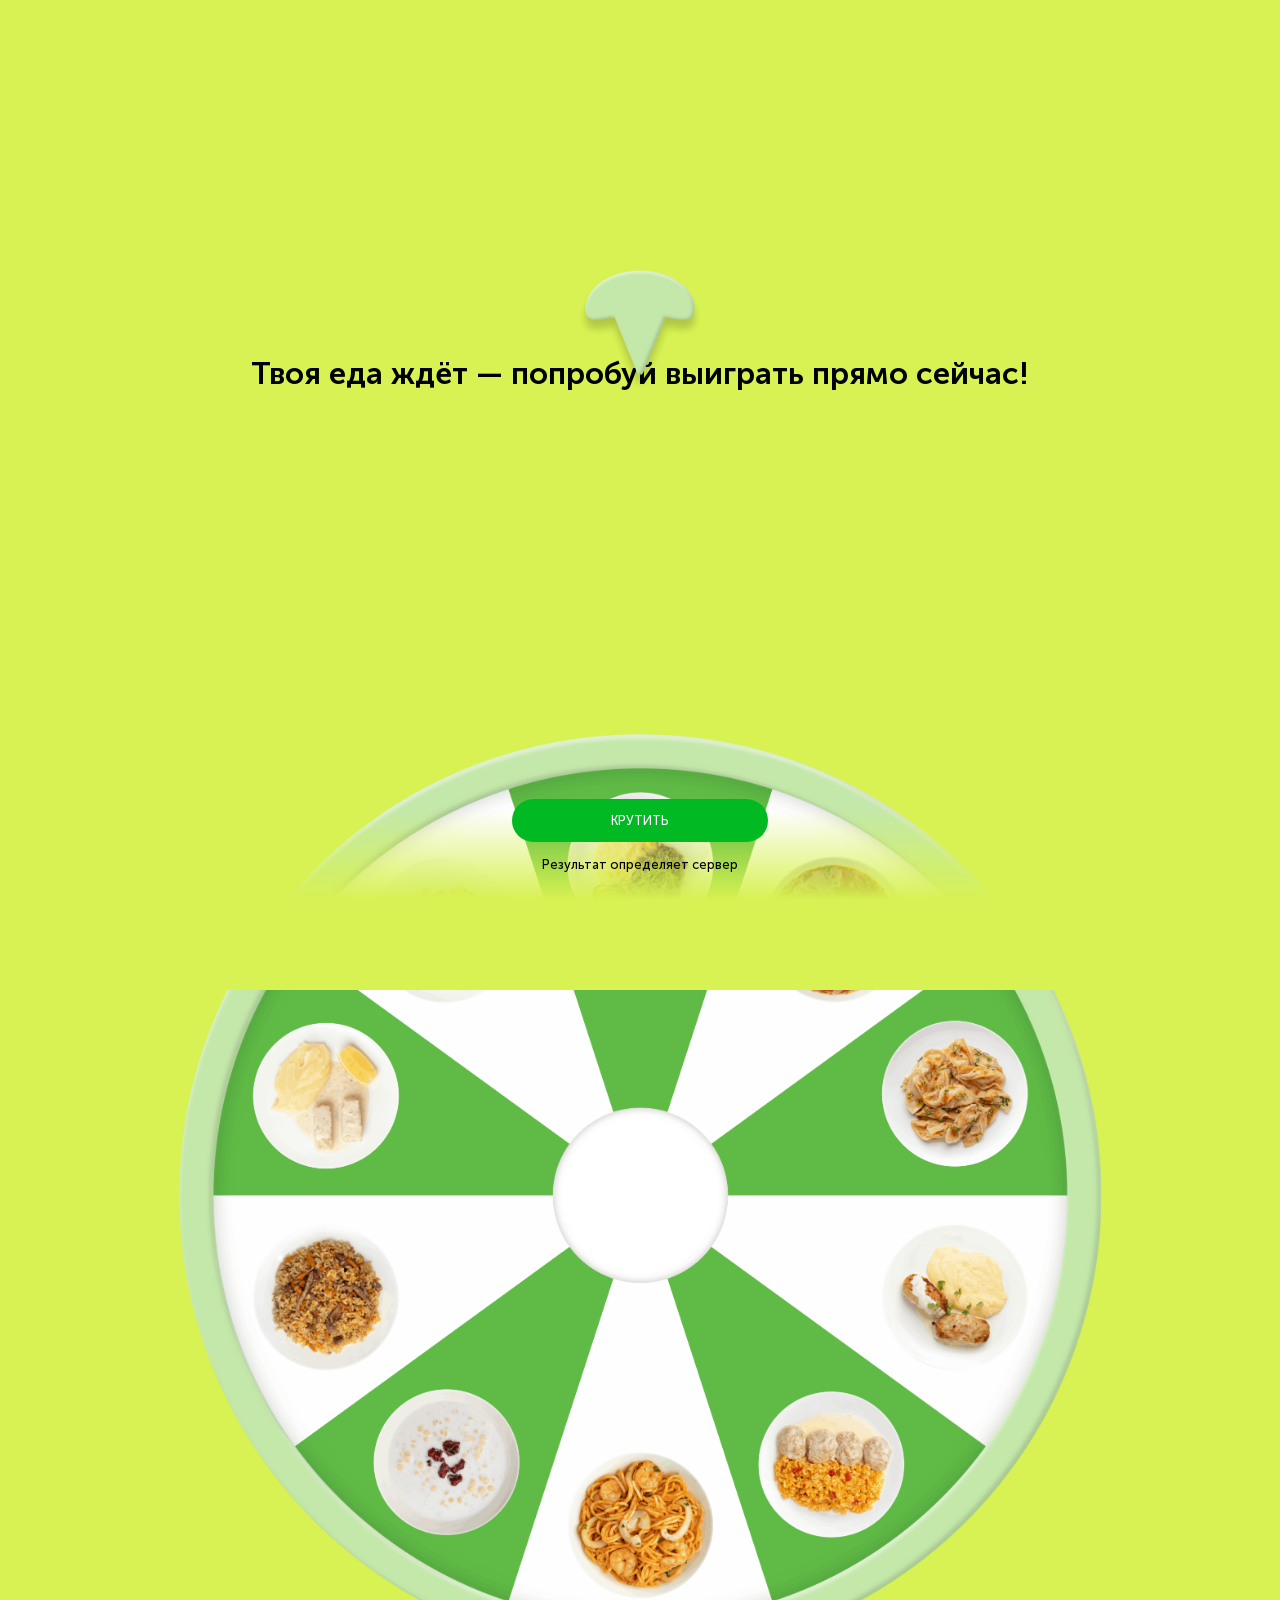
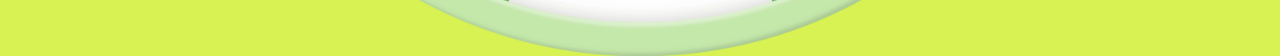
==== index2.html @ 5be63682 "Add files via upload" ====
<!DOCTYPE html>
<html lang="en">
<head>
    <meta charset="UTF-8">
    <meta name="viewport" content="width=device-width, initial-scale=1.0">
    <title>Fortune</title>
    <link rel="stylesheet" href="style.css">
    <link rel="stylesheet" href="style2.css">
</head>
<body>
    <h2>Твоя еда ждёт — попробуй выиграть прямо сейчас!</h2>
    <img src="./img/wheel.png" alt="wheel" class="wheel" id="wheel">
    <img src="./img/union.png" alt="union" class="union">
    <input type="submit" value="КРУТИТЬ" id="spinButton">
    <p>Результат определяет сервер</p>
    <div class="gradient"></div>
    <script src="script2.js"></script>
</body>
</html>
---- style.css ----
@font-face {
  font-family: "MuseoSansCyrl-500";
  src: url("./font/MuseoSansCyrl-500.woff") format("woff");
  font-weight: 500;
  font-style: normal;
  font-display: swap;
}
@font-face {
  font-family: "MuseoSansCyrl-700";
  src: url("./font/MuseoSansCyrl-700.woff") format("woff");
  font-weight: 700;
  font-style: normal;
  font-display: swap;
}
@font-face {
  font-family: "MuseoSansCyrl-900";
  src: url("./font/MuseoSansCyrl-900.woff") format("woff");
  font-weight: 900;
  font-style: normal;
  font-display: swap;
}
* {
  margin: 0;
  padding: 0;
  box-sizing: border-box;
  font-family: "MuseoSansCyrl-500";
}
body {
  width: 100vw;
  height: 100vh;
  background-color: #d7f252;
  background-image: url(./img/bg.png);
  background-repeat: no-repeat;
  background-size: cover;
  background-position: center;
  display: flex;
  flex-direction: column;
  align-items: center;
  justify-content: center;
  overflow: hidden;
}
h2 {
  font-family: "MuseoSansCyrl-700";
  font-size: 2.4vw;
  font-weight: 700;
  color: #000;
  margin-bottom: 5vw;
}
.container {
  width: 55vw;
  height: 67vh;
  background-color: #fff;
  background-image: url(./img/container.png);
  background-repeat: no-repeat;
  background-size: cover;
  background-position: right bottom;
  border-radius: 2vw;
  padding: 5vw;
  position: relative;
  top: -2.2vw;
  overflow: hidden;
}
.text {
  width: 100%;
  height: 100%;
  display: flex;
  flex-direction: column;
  align-items: flex-start;
  justify-content: center;
}
p {
  width: 50%;
  font-family: "MuseoSansCyrl-500";
  font-size: 1.35vw;
  font-weight: 500;
  color: #000;
  margin-bottom: 1vw;
  position: relative;
  top: -2vw;
  line-height: 1.5vw;
}
form {
  width: 100%;
  height: 30%;
  display: flex;
  flex-direction: column;
  align-items: flex-start;
  justify-content: center;
  position: relative;
  top: 1vw;
}
input[type="tel"] {
  width: 43%;
  margin-bottom: 1vw;
  border: none;
  outline: none;
  border-radius: 10vw;
  padding: 1.1vw 2vw;
  background-color: #f3f3f3;
  font-family: "MuseoSansCyrl-500";
  font-size: 1vw;
  font-weight: 500;
  color: #000;
  border: .1vw solid transparent;
}
input[type="submit"] {
  width: 43%;
  margin-bottom: 1vw;
  border: none;
  outline: none;
  border-radius: 10vw;
  padding: 1.1vw 2vw;
  background-color: #00b923;
  font-family: "MuseoSansCyrl-500";
  font-size: 1vw;
  font-weight: 500;
  color: #fff;
  text-transform: uppercase;
  transition: .3s ease-in-out;
}
input[type="submit"]:hover {
    cursor: pointer;
    scale: 1.01;
}
a {
  font-family: "MuseoSansCyrl-500";
  font-size: 0.9vw;
  font-weight: 500;
  color: #a5a5a5;
  margin-bottom: 0.8vw;
  position: relative;
  bottom: -5vw;
  text-underline-offset: 0.3vw;
}
.hidden {
  display: none;
}
.block {
  display: block;
}
.form-input.error {
  border: .1vw solid #ff000021;
}
.toast-container {
  position: fixed;
  top: 1vw;
  left: 50%;
  transform: translateX(-50%);
  z-index: 100;
}
.toast {
  background: white;
  border-radius: 1vw;
  padding: 1vw;
  margin-bottom: 1vw;
  box-shadow: 0 0 1vw rgba(0, 0, 0, 0.1);
  transform: translateY(-100px);
  opacity: 0;
  transition: all 0.3s ease;
  max-width: 400px;
  font-family: "MuseoSansCyrl-500";
  font-size: 0.9vw;
  font-weight: 500;
  color: #000;
  text-align: center;
}
.toast.show {
  transform: translateY(0);
  opacity: 1;
}
.toast.error {
  background: #000000;
}
.toast-title {
  font-weight: 700;
  color: #ffffff;
  margin-bottom: 1vw;
}
.toast.error .toast-title {
  color: #ffffff;
}
.toast-description {
  color: #ffffff;
}
.toast.error .toast-description {
  color: #ffffff;
}
@media (max-width: 960px) {
    h2 {
        font-size: 3vw;
    }
    .container {
        background-image: url(./img/container-adaptive.png);
        background-position: 70% 70%;
    }
    .text {
        width: 100%;
        align-items: center;
        text-align: center;
        position: relative;
        top: -10vw;
    }
    form {
        width: 100%;
        align-items: center;
    }
    p {
        width: 70%;
        font-size: 1.8vw;
        line-height: 2vw;
    }
    a {
        font-size: 1.3vw;
    }
    input[type="tel"],
    input[type="submit"] {
        width: 70%;
        margin-bottom: 2vw;
        padding: 2vw;
        font-size: 2vw;
    }
    .toast {
        font-size: 1.5vw;
    }
}
@media (max-width: 480px) {
    body {
      background-image: none;
    }
    h2 {
        width: 60%;
        font-size: 6vw;
        text-align: center;
        margin-bottom: 5vw;
    }
    .container {
        width: 80vw;
        height: 75vh;
        background-image: url(./img/container-adaptive.png);
        background-position: 70% 70%;
        padding: 5vw;
    }
    .text {
        width: 100%;
        align-items: center;
        text-align: left;
        position: relative;
        top: -15vw;
    }
    form {
        width: 100%;
        align-items: center;
    }
    p {
        width: 85%;
        font-size: 4vw;
        line-height: 4vw;
        top: -6vw;
    }
    a {
        width: 50%;
        font-size: 3vw;
        text-align: center;
        margin-bottom: 2vw;
    }
    input[type="tel"],
    input[type="submit"] {
        width: 95%;
        margin-bottom: 4vw;
        padding: 4vw;
        font-size: 3vw;
    }
    .toast {
        width: 90vw;
        font-size: 4vw;
    }
}
---- style2.css ----
body {
  background-color: #d7f252;
  background-image: none;
  overflow: hidden !important;
  width: 100vw;
  height: 100vh;
  display: flex;
  flex-direction: column;
  align-items: center;
  justify-content: space-around;
}
.wheel {
  width: 72%;
  position: absolute;
  bottom: -84%;
  transition: transform 6s cubic-bezier(0.25, 0.46, 0.45, 0.94);
}
.gradient {
  width: 100%;
  height: 20%;
  position: absolute;
  bottom: -10%;
  background: linear-gradient(#d7f25200, #d7f252, #d7f252);
  z-index: 10;
}
.union {
  width: 10%;
  position: absolute;
  top: 30%;
  left: 50%;
  transform: translateX(-50%);
}
h2 {
  position: relative;
  top: -5%;
}
input[type="submit"] {
  position: absolute;
  bottom: 5%;
  z-index: 100;
  width: 20%;
}
p {
  position: absolute;
  top: 95%;
  text-align: center;
  z-index: 1000;
  font-size: 1vw;
}
@media (max-width: 960px) {
  .wheel {
    bottom: -5%;
  }
}
@media (max-width: 480px) {
  h2 {
    width: 90%;
    font-size: 7vw;
  }
  .wheel {
    width: 250%;
    bottom: -90%;
  }
  .union {
    width: 40%;
    top: 40%;
  }
  .gradient {
    height: 40%;
    bottom: -80%;
    background: linear-gradient(#d7f25200, #d7f252);
  }
  input[type="submit"] {
    bottom: -50%;
    width: 90%;
    padding: 5vw;
    font-size: 5vw;
  }
  p {
    width: 90%;
    top: 152%;
    font-size: 4vw;
  }
}
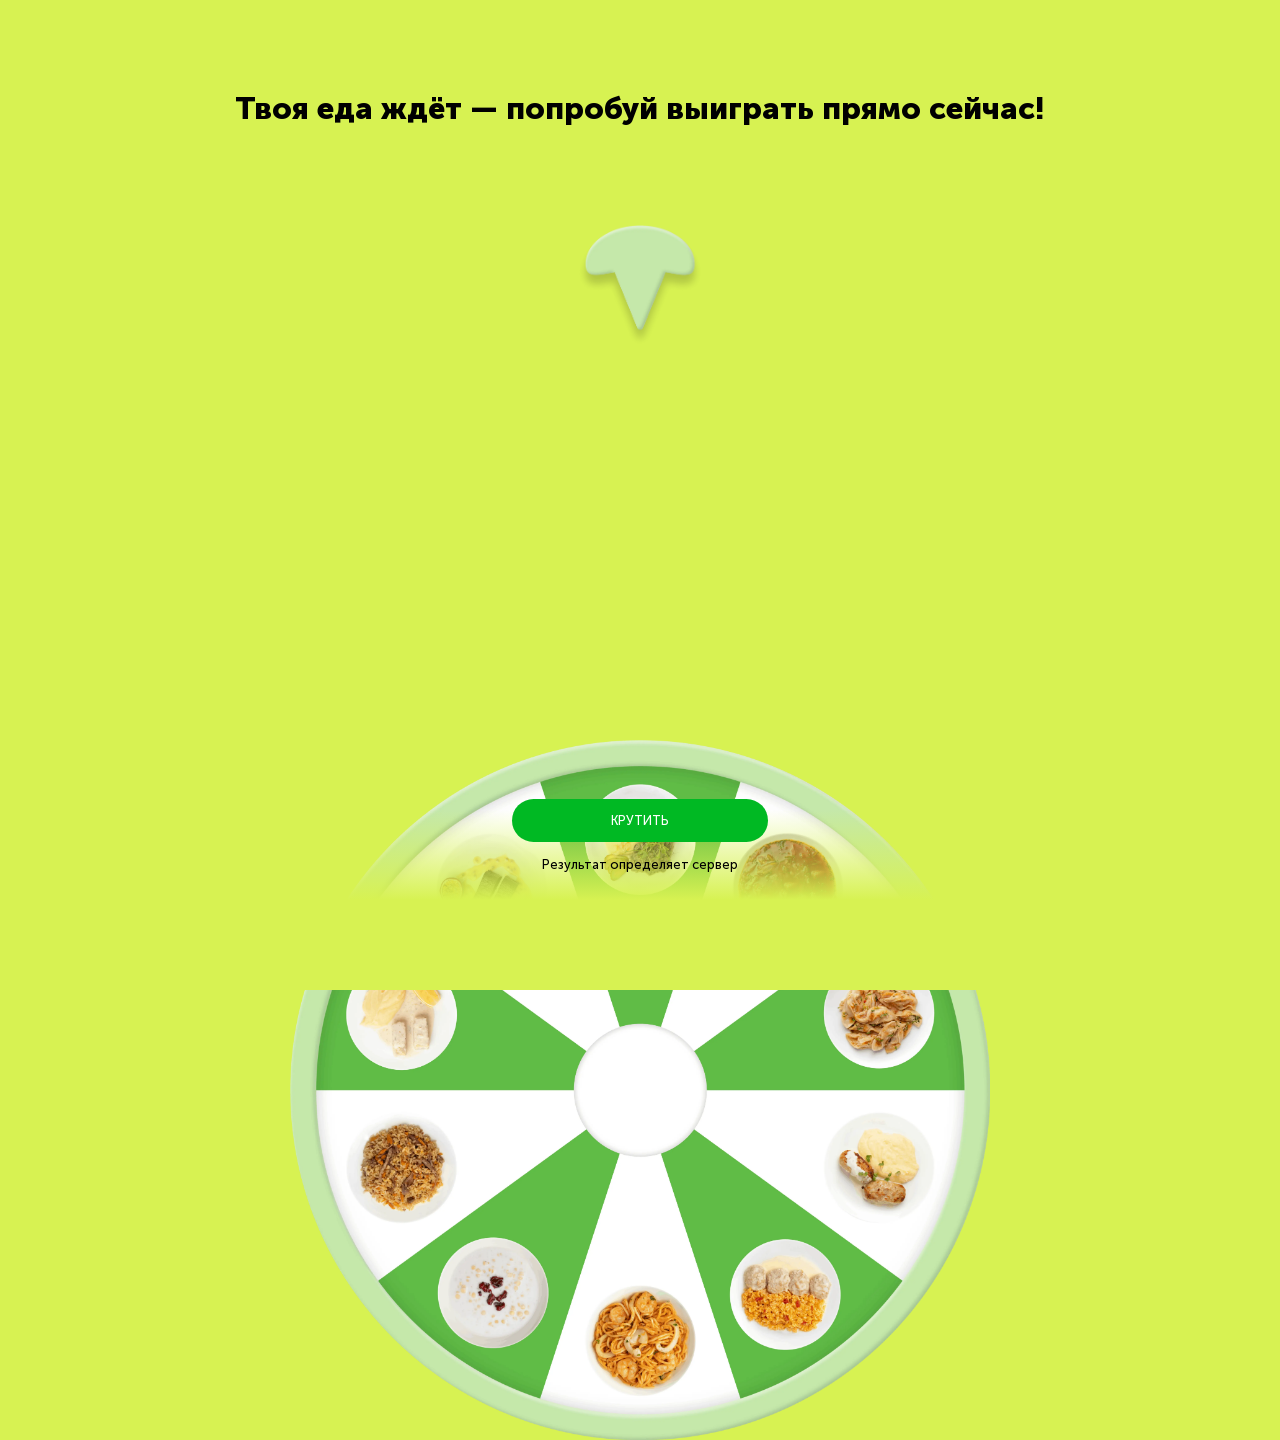
==== commit 53488117: "Update index2.html" ====
--- a/index2.html
+++ b/index2.html
@@ -9,11 +9,12 @@
 </head>
 <body>
     <h2>Твоя еда ждёт — попробуй выиграть прямо сейчас!</h2>
-    <img src="./img/wheel.png" alt="wheel" class="wheel" id="wheel">
-    <img src="./img/union.png" alt="union" class="union">
+    <img src="./img/wheel.webp" alt="wheel" class="wheel" id="wheel">
+    <img src="./img/union.webp" alt="union" class="union">
     <input type="submit" value="КРУТИТЬ" id="spinButton">
     <p>Результат определяет сервер</p>
     <div class="gradient"></div>
     <script src="script2.js"></script>
 </body>
-</html>+
+</html>
--- a/style.css
+++ b/style.css
@@ -40,9 +40,9 @@
   overflow: hidden;
 }
 h2 {
-  font-family: "MuseoSansCyrl-700";
+  font-family: "MuseoSansCyrl-900";
   font-size: 2.4vw;
-  font-weight: 700;
+  font-weight: 900;
   color: #000;
   margin-bottom: 5vw;
 }
@@ -52,7 +52,7 @@
   background-color: #fff;
   background-image: url(./img/container.png);
   background-repeat: no-repeat;
-  background-size: cover;
+  background-size: 95%;
   background-position: right bottom;
   border-radius: 2vw;
   padding: 5vw;
@@ -143,9 +143,9 @@
 }
 .toast-container {
   position: fixed;
-  top: 1vw;
+  top: 50%;
   left: 50%;
-  transform: translateX(-50%);
+  transform: translate(-50%, -50%);
   z-index: 100;
 }
 .toast {
@@ -186,11 +186,16 @@
   color: #ffffff;
 }
 @media (max-width: 960px) {
+  
+  body {
+     background-image: none;
+  }
     h2 {
         font-size: 3vw;
     }
     .container {
         background-image: url(./img/container-adaptive.png);
+        background-size: cover;
         background-position: 70% 70%;
     }
     .text {
@@ -228,10 +233,10 @@
       background-image: none;
     }
     h2 {
-        width: 60%;
-        font-size: 6vw;
+        width: 80%;
+        font-size: 7vw;
         text-align: center;
-        margin-bottom: 5vw;
+        margin-bottom: 10vw;
     }
     .container {
         width: 80vw;
@@ -252,7 +257,7 @@
         align-items: center;
     }
     p {
-        width: 85%;
+        width: 90%;
         font-size: 4vw;
         line-height: 4vw;
         top: -6vw;
@@ -268,10 +273,27 @@
         width: 95%;
         margin-bottom: 4vw;
         padding: 4vw;
-        font-size: 3vw;
+        font-size: 3.5vw;
     }
     .toast {
         width: 90vw;
-        font-size: 4vw;
-    }
-}+        font-size: 5vw;
+    }
+}
+
+
+
+
+
+
+
+
+
+
+
+
+
+
+
+
+
--- a/style2.css
+++ b/style2.css
@@ -10,9 +10,9 @@
   justify-content: space-around;
 }
 .wheel {
-  width: 72%;
+  width: 700px;
   position: absolute;
-  bottom: -84%;
+  bottom: -60%;
   transition: transform 6s cubic-bezier(0.25, 0.46, 0.45, 0.94);
 }
 .gradient {
@@ -26,13 +26,13 @@
 .union {
   width: 10%;
   position: absolute;
-  top: 30%;
+  top: 25%;
   left: 50%;
   transform: translateX(-50%);
 }
 h2 {
-  position: relative;
-  top: -5%;
+  position: absolute;
+  top: 10%;
 }
 input[type="submit"] {
   position: absolute;
@@ -49,8 +49,12 @@
 }
 @media (max-width: 960px) {
   .wheel {
-    bottom: -5%;
+    width: 80%;
+    bottom: 17%;
   }
+  p {
+  font-size: 2vw;
+}
 }
 @media (max-width: 480px) {
   h2 {
@@ -58,27 +62,55 @@
     font-size: 7vw;
   }
   .wheel {
-    width: 250%;
-    bottom: -90%;
+    width: 200%;
+    bottom: -62%;
   }
   .union {
-    width: 40%;
-    top: 40%;
+    width: 20%;
+    top: 30%;
   }
   .gradient {
     height: 40%;
-    bottom: -80%;
+    bottom: 0;
     background: linear-gradient(#d7f25200, #d7f252);
   }
   input[type="submit"] {
-    bottom: -50%;
+    bottom: 5%;
     width: 90%;
     padding: 5vw;
     font-size: 5vw;
   }
   p {
-    width: 90%;
-    top: 152%;
+    width: 95%;
+    top: 95%;
     font-size: 4vw;
   }
-}+
+}
+
+
+
+
+
+
+
+
+
+
+
+
+
+
+
+
+
+
+
+
+
+
+
+
+
+
+
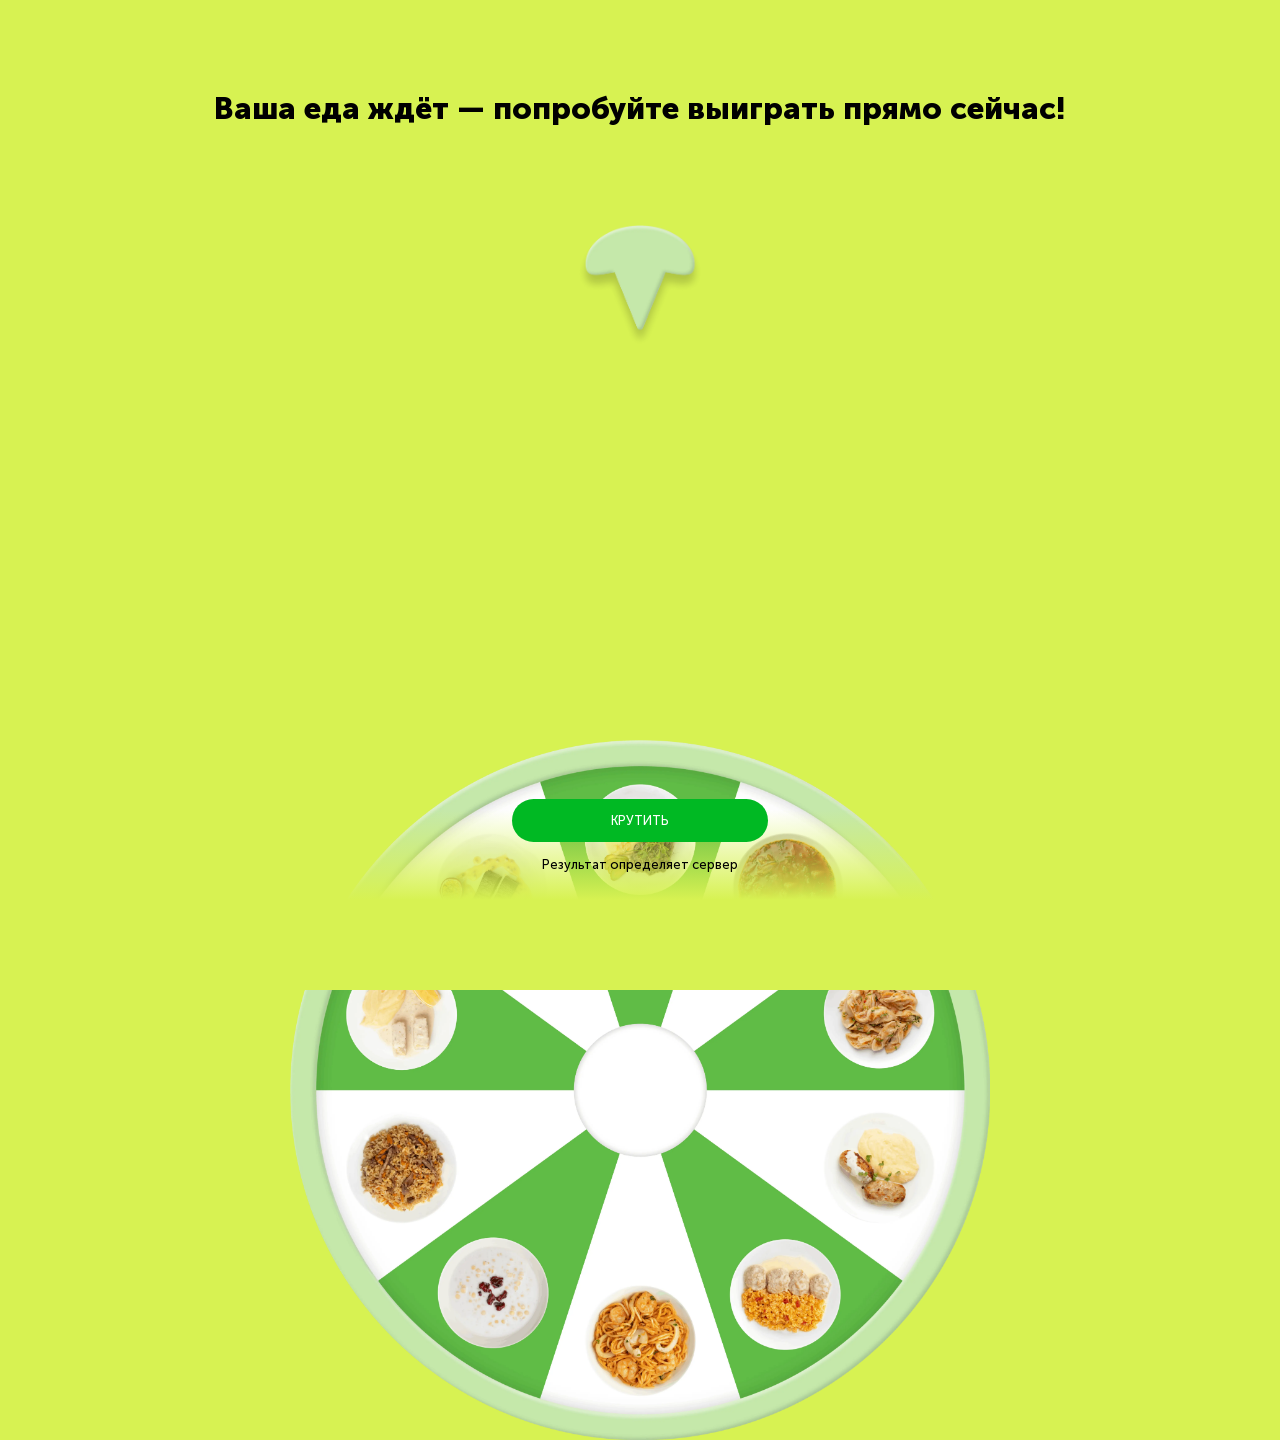
==== commit 45c8d81a: "Update index2.html" ====
--- a/index2.html
+++ b/index2.html
@@ -8,7 +8,7 @@
     <link rel="stylesheet" href="style2.css">
 </head>
 <body>
-    <h2>Твоя еда ждёт — попробуй выиграть прямо сейчас!</h2>
+    <h2>Ваша еда ждёт — попробуйте выиграть прямо сейчас!</h2>
     <img src="./img/wheel.webp" alt="wheel" class="wheel" id="wheel">
     <img src="./img/union.webp" alt="union" class="union">
     <input type="submit" value="КРУТИТЬ" id="spinButton">
@@ -18,3 +18,4 @@
 </body>
 
 </html>
+
--- a/style.css
+++ b/style.css
@@ -29,7 +29,7 @@
   width: 100vw;
   height: 100vh;
   background-color: #d7f252;
-  background-image: url(./img/bg.png);
+  background-image: url(./img/bg.webp);
   background-repeat: no-repeat;
   background-size: cover;
   background-position: center;
@@ -50,7 +50,7 @@
   width: 55vw;
   height: 67vh;
   background-color: #fff;
-  background-image: url(./img/container.png);
+  background-image: url(./img/container.webp);
   background-repeat: no-repeat;
   background-size: 95%;
   background-position: right bottom;
@@ -194,7 +194,7 @@
         font-size: 3vw;
     }
     .container {
-        background-image: url(./img/container-adaptive.png);
+        background-image: url(./img/container-adaptive.webp);
         background-size: cover;
         background-position: 70% 70%;
     }
@@ -241,7 +241,7 @@
     .container {
         width: 80vw;
         height: 75vh;
-        background-image: url(./img/container-adaptive.png);
+        background-image: url(./img/container-adaptive.webp);
         background-position: 70% 70%;
         padding: 5vw;
     }
@@ -297,3 +297,4 @@
 
 
 
+
